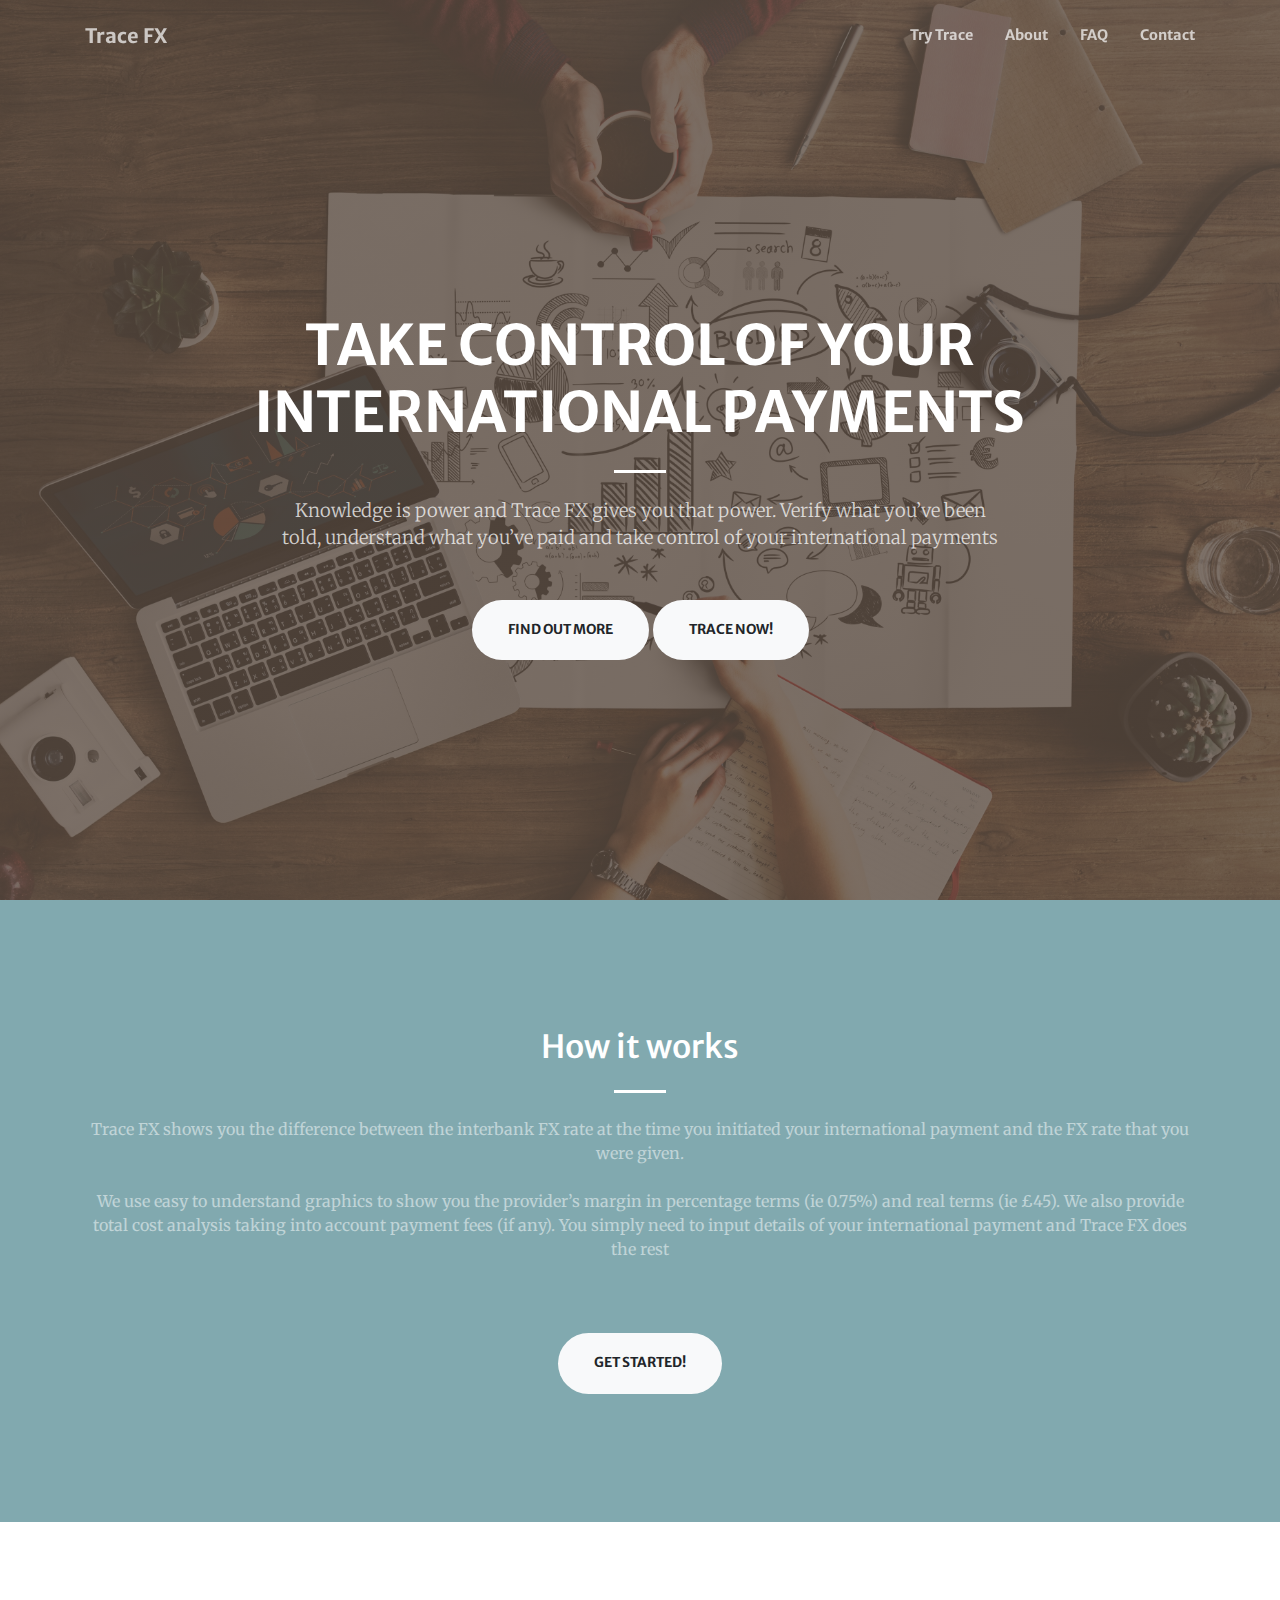
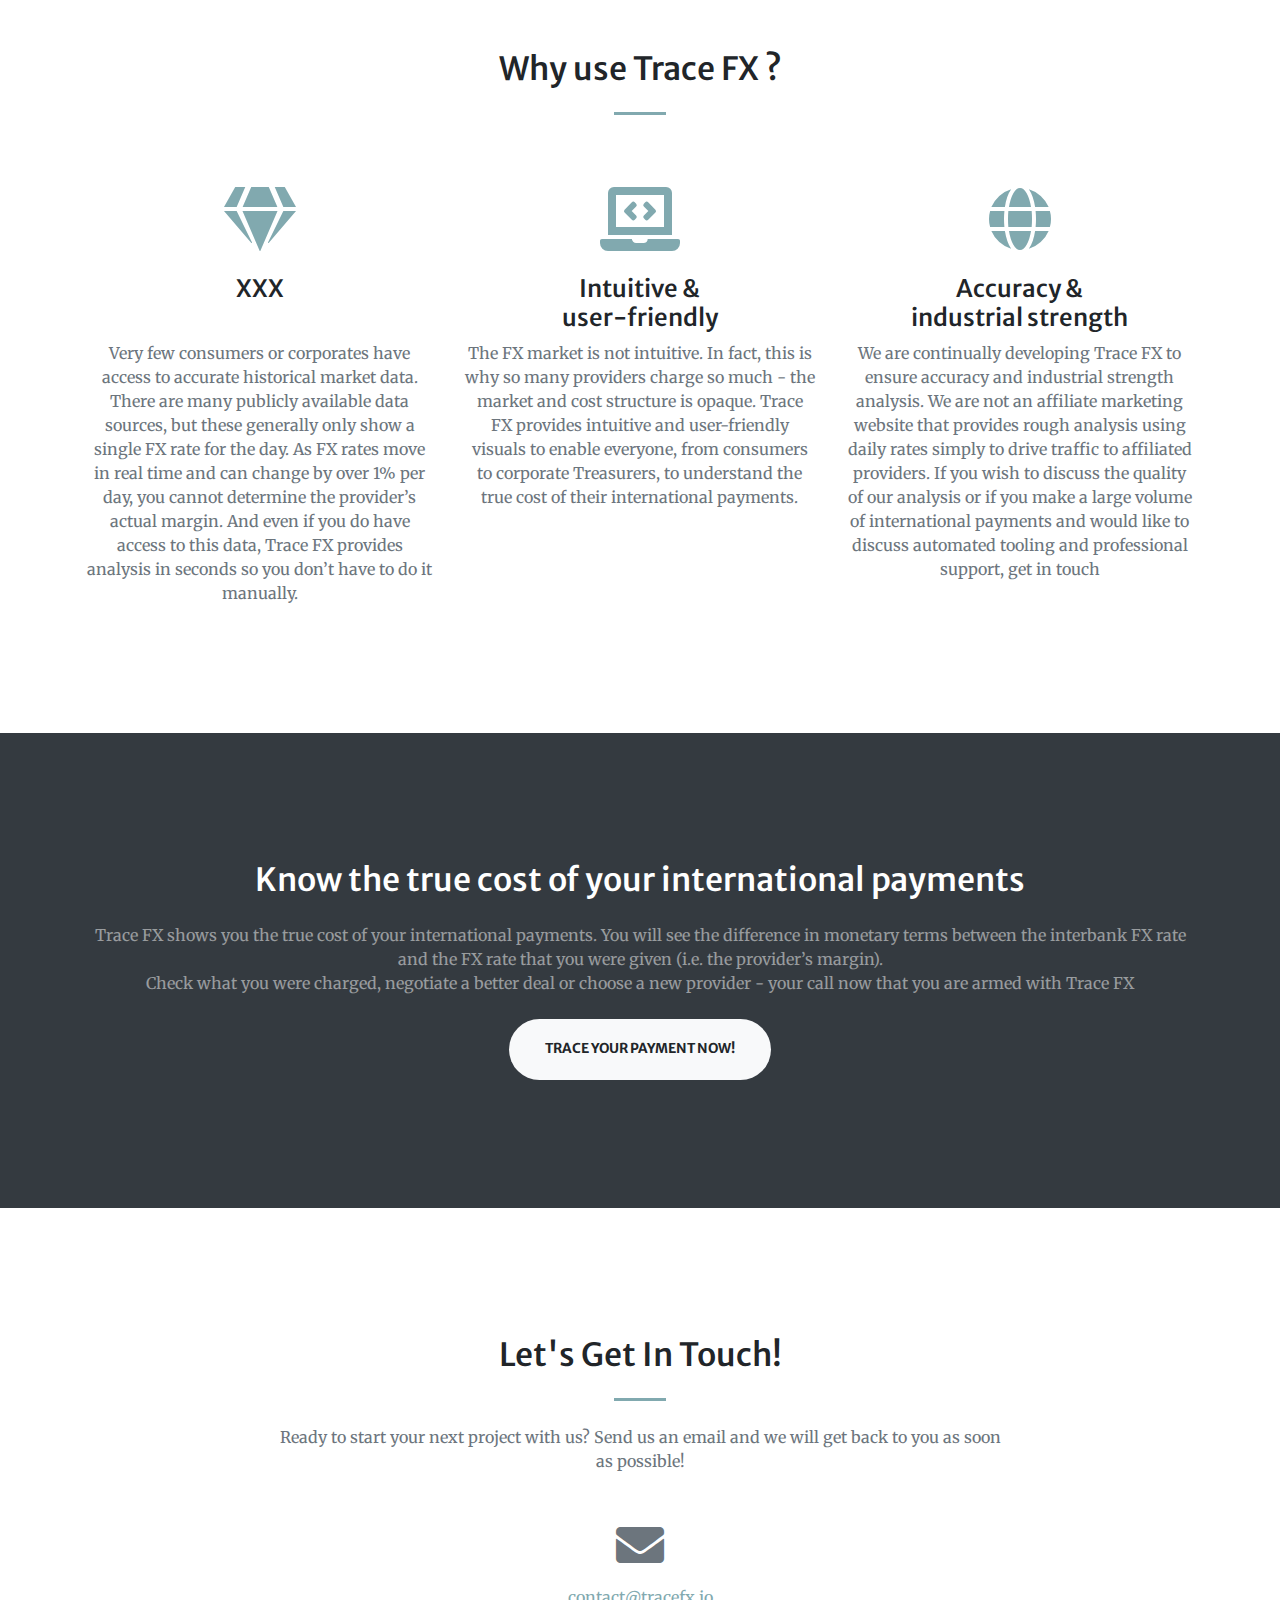
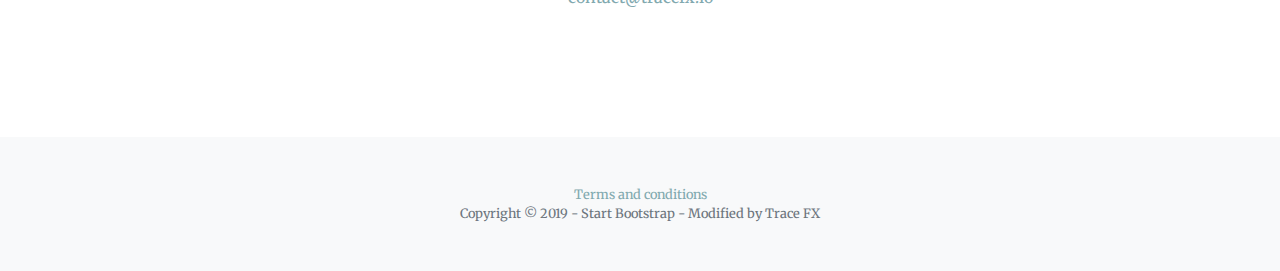
==== index.html @ e3373f89 "first commit" ====
<!DOCTYPE html>
<html lang="en">

<head>

  <meta charset="utf-8">
  <meta name="viewport" content="width=device-width, initial-scale=1, shrink-to-fit=no">
  <meta name="description" content="">
  <meta name="author" content="">

  <title>Trace FX for your International Payments</title>

  <!-- Font Awesome Icons -->
  <link href="vendor/fontawesome-free/css/all.min.css" rel="stylesheet" type="text/css">

  <!-- Google Fonts -->
  <link href="https://fonts.googleapis.com/css?family=Merriweather+Sans:400,700" rel="stylesheet">
  <link href='https://fonts.googleapis.com/css?family=Merriweather:400,300,300italic,400italic,700,700italic' rel='stylesheet' type='text/css'>

  <!-- Plugin CSS -->
  <link href="vendor/magnific-popup/magnific-popup.css" rel="stylesheet">

  <!-- Theme CSS - Includes Bootstrap -->
  <link href="css/creative.min.css" rel="stylesheet">

</head>

<body id="page-top">

  <!-- Navigation -->
  <nav class="navbar navbar-expand-lg navbar-light fixed-top py-3" id="mainNav">
    <div class="container">
      <a class="navbar-brand js-scroll-trigger" href="#page-top">Trace FX</a>
      <button class="navbar-toggler navbar-toggler-right" type="button" data-toggle="collapse" data-target="#navbarResponsive" aria-controls="navbarResponsive" aria-expanded="false" aria-label="Toggle navigation">
        <span class="navbar-toggler-icon"></span>
      </button>
      <div class="collapse navbar-collapse" id="navbarResponsive">
        <ul class="navbar-nav ml-auto my-2 my-lg-0">
          <li class="nav-item">
            <a class="nav-link" href="trial_TFX.html">Try Trace</a>
          </li>
		<li class="nav-item">
            <a class="nav-link" href="about_TFX.html">About</a>
          </li>
          <li class="nav-item">
            <a class="nav-link" href="faq_TFX.html">FAQ</a>
          </li>
          <li class="nav-item">
            <a class="nav-link" href="contact_TFX.html">Contact</a>
          </li>
        </ul>
      </div>
    </div>
  </nav>

  <!-- Masthead -->
  <header class="masthead">
    <div class="container h-100">
      <div class="row h-100 align-items-center justify-content-center text-center">
        <div class="col-lg-10 align-self-end">
          <h1 class="text-uppercase text-white font-weight-bold">Take control of your international payments</h1>
          <hr class="divider light my-4">
        </div>
        <div class="col-lg-8 align-self-baseline">
          <p class="text-white-75 font-weight-light mb-5">Knowledge is power and Trace FX gives you that power. 
		  Verify what you’ve been told, understand what you’ve paid and take control of your international payments</p>
          <a class="btn btn-light btn-xl js-scroll-trigger" href="#howitworks">Find Out More</a>
		  <a class="btn btn-light btn-xl" href="trace_trial.html">Trace now!</a>
        </div>
      </div>
    </div>
  </header>

  <!-- About Section -->
  <section class="page-section bg-primary" id="howTFX">
    <div class="container">
      <div class="row justify-content-center">
        <div class="col-lg-12 text-center">
          <h2 class="text-white mt-0">How it works</h2>
          <hr class="divider light my-4">
          <p class="text-white-50 mb-4">Trace FX shows you the difference between the interbank FX rate at the time you initiated your international payment and the FX rate that you were given.
					 <br/><br/>We use easy to understand graphics to show you the provider’s margin in percentage terms (ie 0.75%) and real terms (ie £45). 
					 We also provide total cost analysis taking into account payment fees (if any). 
					 You simply need to input details of your international payment and Trace FX does the rest<br/><br/><br/></p>
          <a class="btn btn-light btn-xl js-scroll-trigger" href="#services">Get Started!</a>
        </div>
      </div>
    </div>
  </section>

  <!-- Services Section -->
  <section class="page-section" id="whyTFX">
    <div class="container">
      <h2 class="text-center mt-0">Why use Trace FX ?</h2>
      <hr class="divider my-4">
      <div class="row">
        <div class="col-lg-4 col-md-6 text-center">
          <div class="mt-5">
            <i class="fas fa-4x fa-gem text-primary mb-4"></i>
            <h3 class="h4 mb-2">XXX <br/><br></h3>
            <p class="text-muted mb-0">Very few consumers or corporates have access to accurate historical market data.
								There are many publicly available data sources, but these generally only show a single FX rate for the day.
								As FX rates move in real time and can change by over 1% per day, you cannot determine the provider’s actual margin.
								And even if you do have access to this data, Trace FX provides analysis in seconds so you don’t have to do it manually.</p>
          </div>
        </div>
        <div class="col-lg-4 col-md-6 text-center">
          <div class="mt-5">
            <i class="fas fa-4x fa-laptop-code text-primary mb-4"></i>
            <h3 class="h4 mb-2">Intuitive & <br/> user-friendly <br/></h3>
            <p class="text-muted mb-0">The FX market is not intuitive. 
							In fact, this is why so many providers charge so much - the market and cost structure is opaque. 
							Trace FX provides intuitive and user-friendly visuals to enable everyone, 
							from consumers to corporate Treasurers, to understand the true cost of their international payments.</p>
          </div>
        </div>
        <div class="col-lg-4 col-md-6 text-center">
          <div class="mt-5">
            <i class="fas fa-4x fa-globe text-primary mb-4"></i>
            <h3 class="h4 mb-2">Accuracy & <br/> industrial strength</h3>
            <p class="text-muted mb-0">We are continually developing Trace FX to ensure accuracy and industrial strength analysis. 
							We are not an affiliate marketing website that provides rough analysis using daily rates simply to drive traffic to affiliated providers. 
							If you wish to discuss the quality of our analysis or if you make a large volume of international payments and would like to discuss automated tooling and 
							professional support, get in touch </p>
          </div>
        </div>
      </div>
    </div>
  </section>



  <!-- Call to Action Section -->
  <section class="page-section bg-dark text-white">
    <div class="container text-center">
      <h2 class="mb-4">Know the true cost of your international payments</h2>
	  <p class="text-white-50 mb-4">Trace FX shows you the true cost of your international payments. 
								You will see the difference in monetary terms between the interbank FX rate and the FX rate that you were given (i.e. the provider’s margin).<br/>
								Check what you were charged, negotiate a better deal or choose a new provider - your call now that you are armed with Trace FX</p>
      <a class="btn btn-light btn-xl" href="trace_trial.html">Trace your payment now!</a>
    </div>
  </section>

  <!-- Contact Section -->
  <section class="page-section" id="contactTFX">
    <div class="container">
      <div class="row justify-content-center">
        <div class="col-lg-8 text-center">
          <h2 class="mt-0">Let's Get In Touch!</h2>
          <hr class="divider my-4">
          <p class="text-muted mb-5">Ready to start your next project with us? Send us an email and we will get back to you as soon as possible!</p>
        </div>
      </div>
      <div class="row">
        <div class="col-lg-12 mr-auto text-center">
          <i class="fas fa-envelope fa-3x mb-3 text-muted"></i>
          <!-- Make sure to change the email address in anchor text AND the link below! -->
          <a class="d-block" href="mailto:contact@yourwebsite.com">contact@tracefx.io</a>
        </div>
      </div>
    </div>
  </section>

  <!-- Footer -->
  <footer class="bg-light py-5">
    <div class="container">
      <div class="small text-center text-muted"><a href="trace_tc.html">Terms and conditions</a> <br/> Copyright &copy; 2019 - Start Bootstrap - Modified by Trace FX </div>
	  
    </div>
  </footer>

  <!-- Bootstrap core JavaScript -->
  <script src="vendor/jquery/jquery.min.js"></script>
  <script src="vendor/bootstrap/js/bootstrap.bundle.min.js"></script>

  <!-- Plugin JavaScript -->
  <script src="vendor/jquery-easing/jquery.easing.min.js"></script>
  <script src="vendor/magnific-popup/jquery.magnific-popup.min.js"></script>

  <!-- Custom scripts for this template -->
  <script src="js/creative.min.js"></script>

</body>

</html>
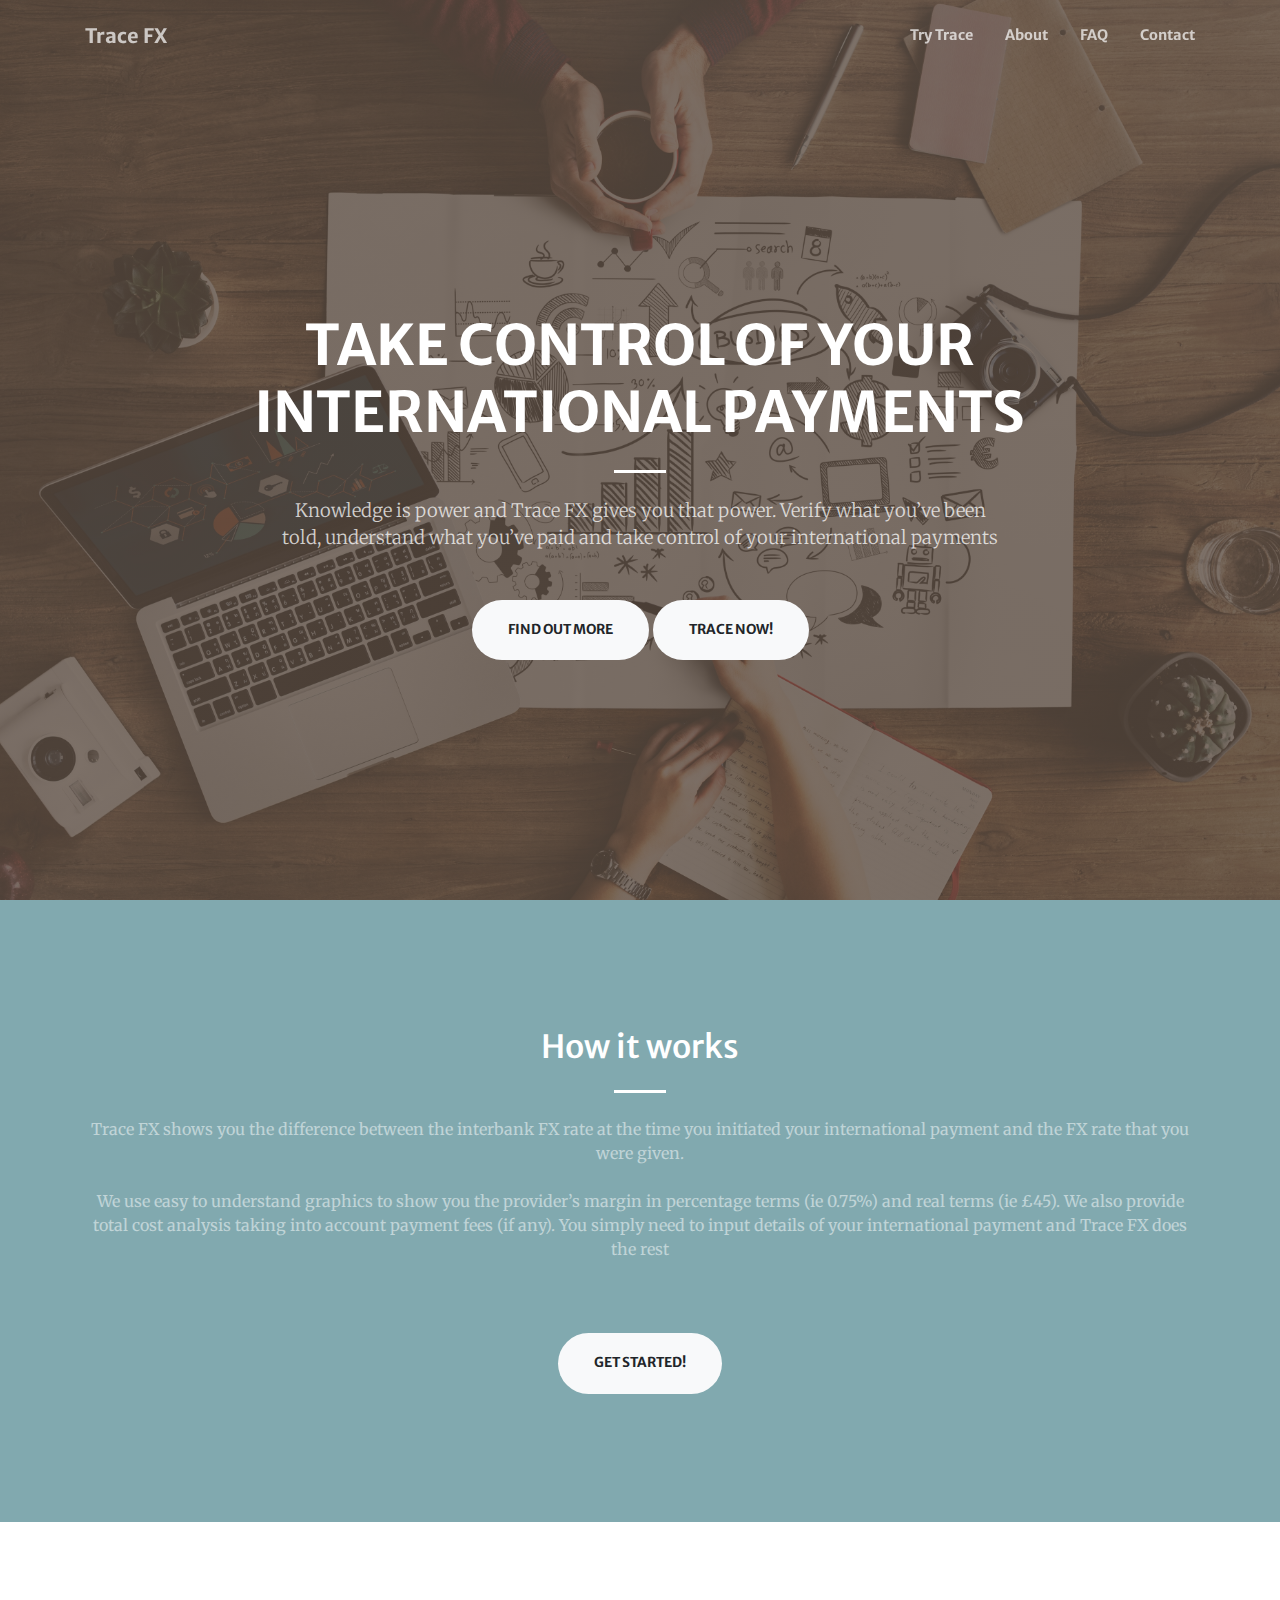
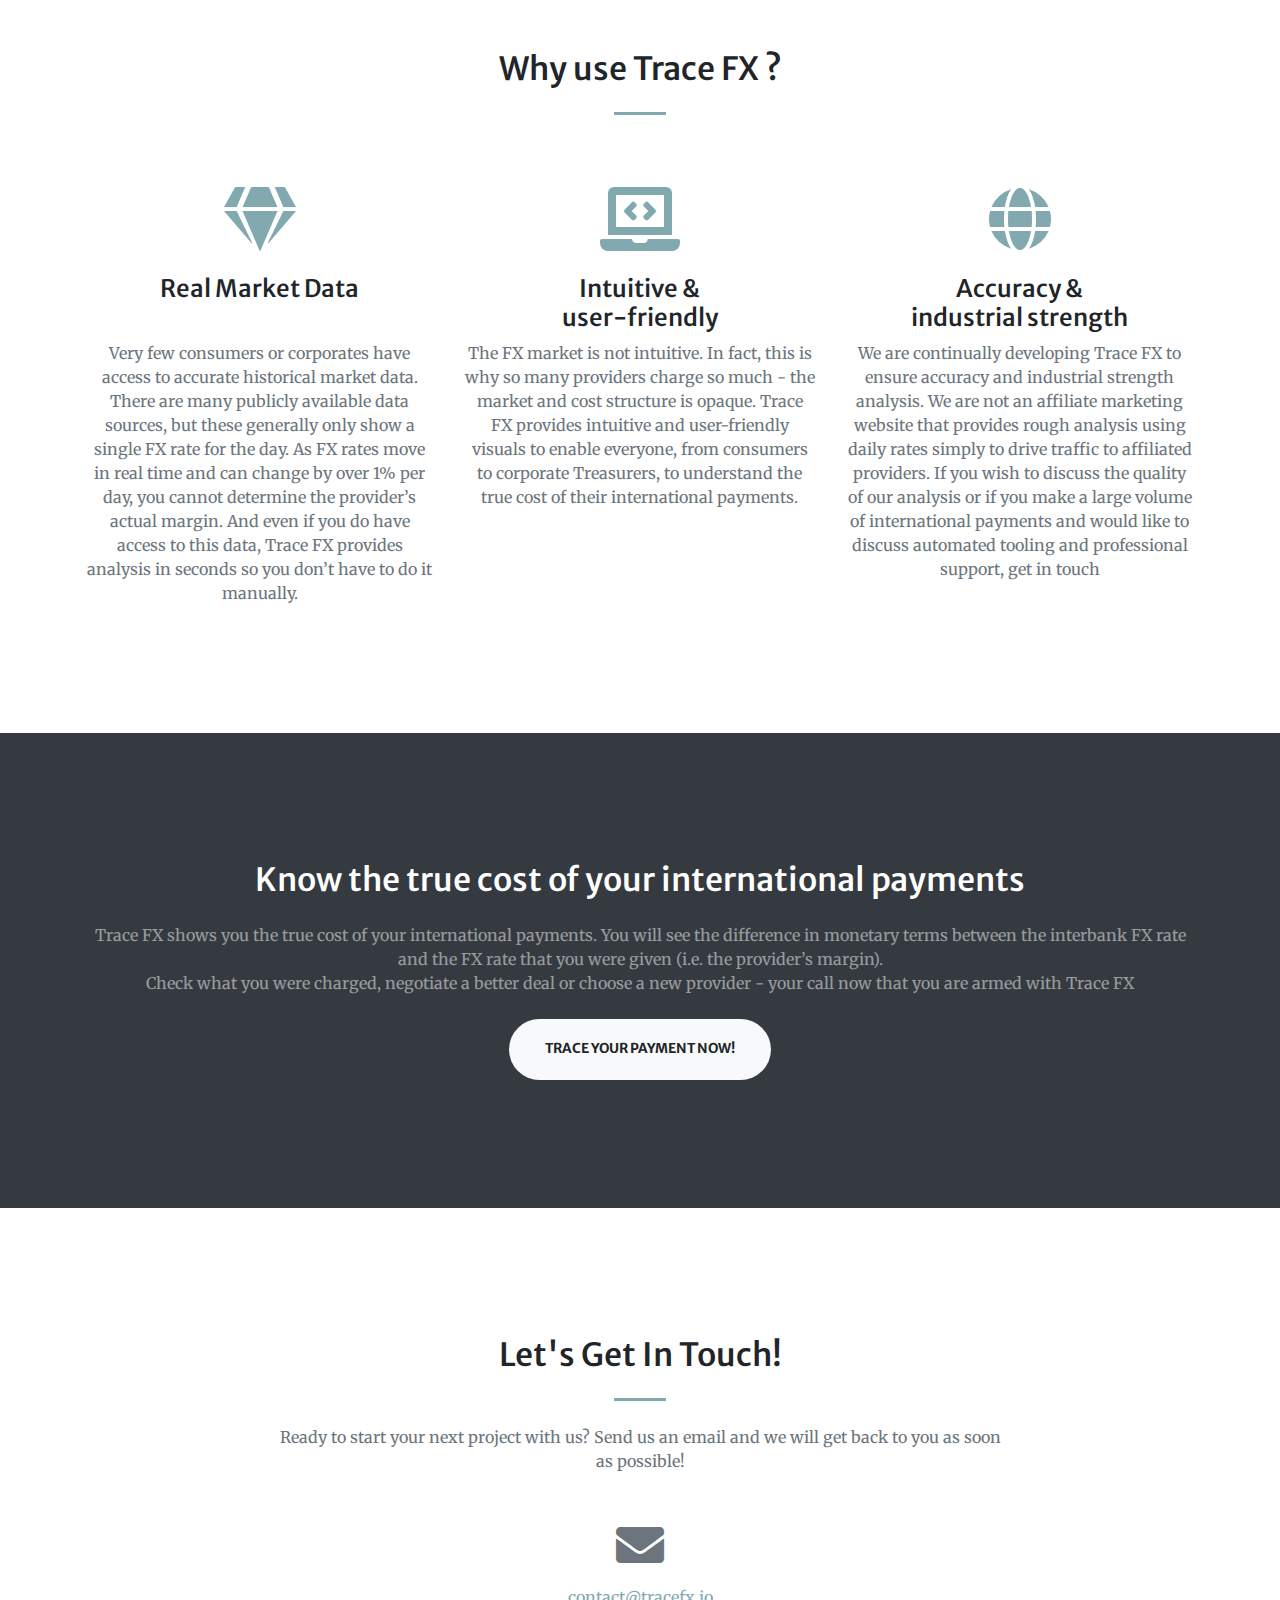
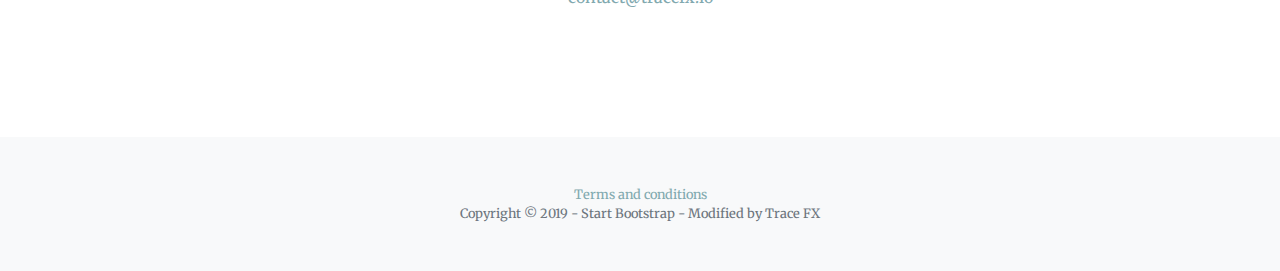
==== commit 88d663ac: "Add files via upload" ====
--- a/index.html
+++ b/index.html
@@ -97,7 +97,7 @@
         <div class="col-lg-4 col-md-6 text-center">
           <div class="mt-5">
             <i class="fas fa-4x fa-gem text-primary mb-4"></i>
-            <h3 class="h4 mb-2">XXX <br/><br></h3>
+            <h3 class="h4 mb-2">Real Market Data <br/><br></h3>
             <p class="text-muted mb-0">Very few consumers or corporates have access to accurate historical market data.
 								There are many publicly available data sources, but these generally only show a single FX rate for the day.
 								As FX rates move in real time and can change by over 1% per day, you cannot determine the provider’s actual margin.
